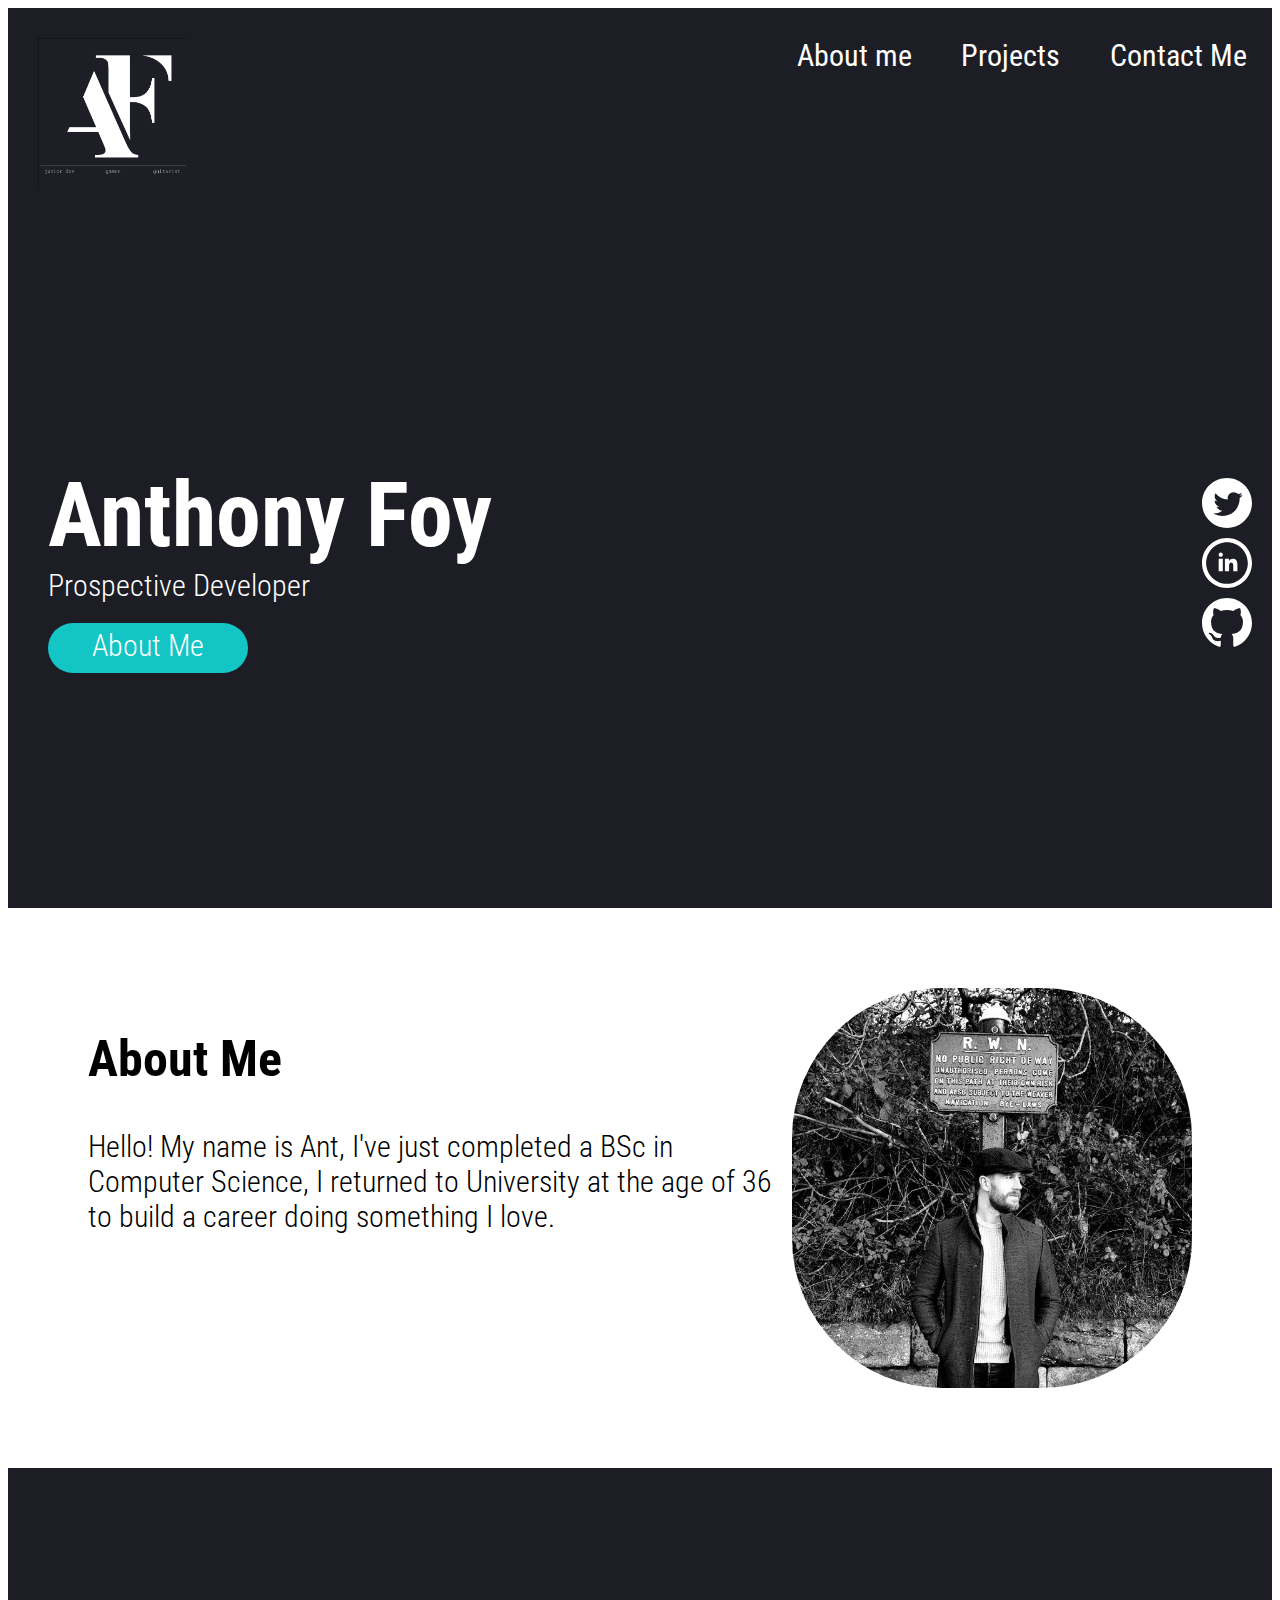
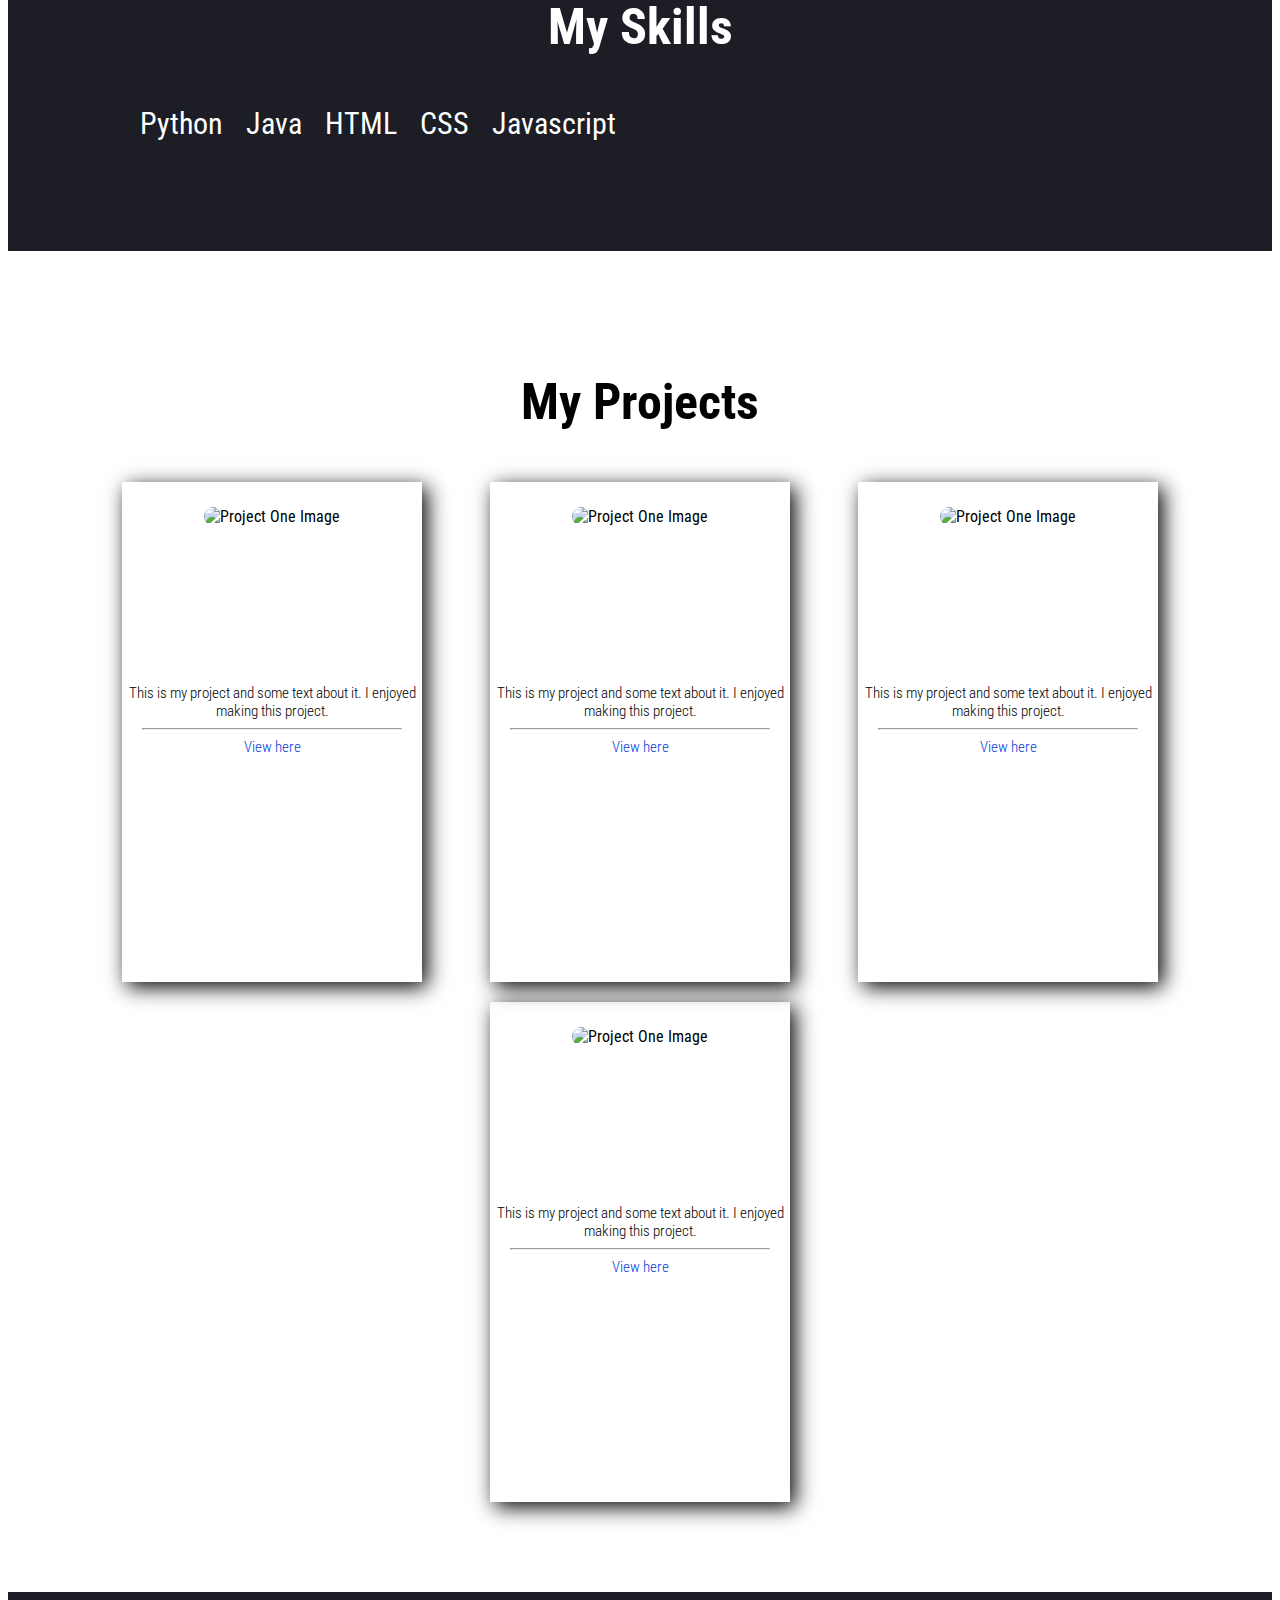
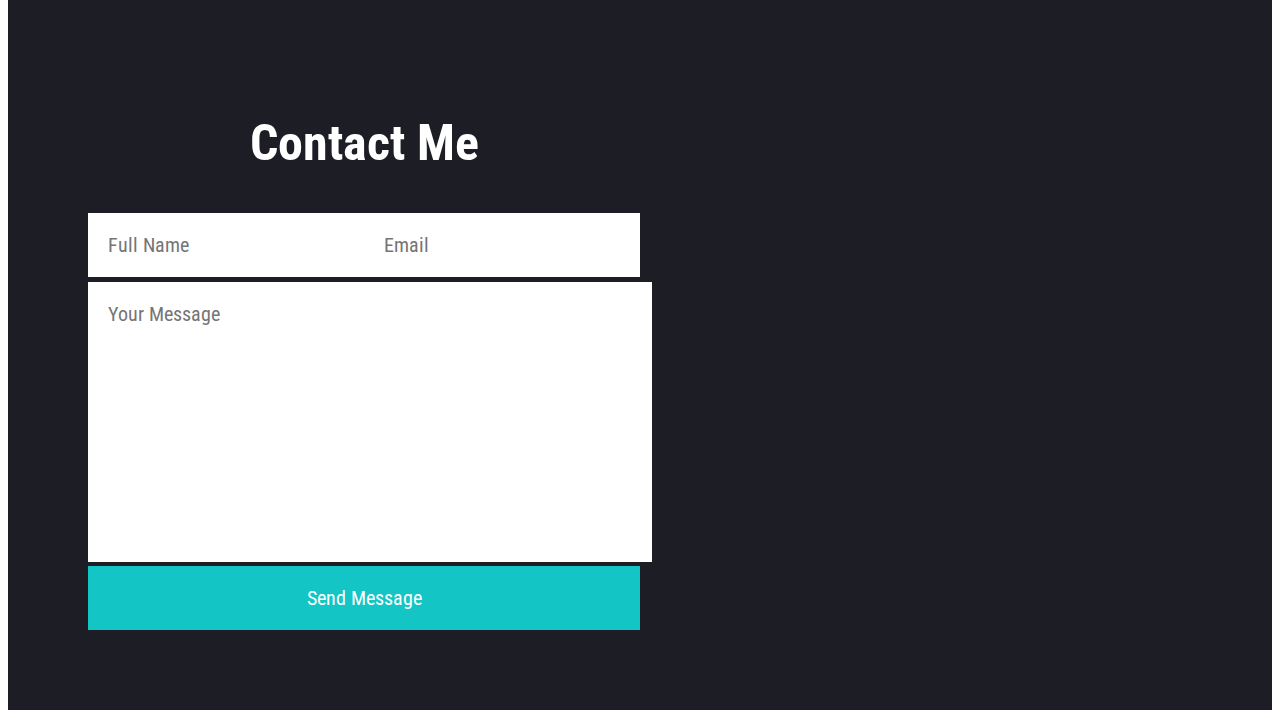
==== index.html @ b4b07abf "Add files via upload" ====
<!DOCTYPE html>
<html lang="en">
<head>
    <link rel="stylesheet" href="src/styles.css" />
    <link rel="preconnect" href="https://fonts.googleapis.com">
    <link rel="preconnect" href="https://fonts.gstatic.com" crossorigin>
    <link href="https://fonts.googleapis.com/css2?family=Roboto+Condensed:wght@300;400;700&display=swap" rel="stylesheet">
    <script src="https://kit.fontawesome.com/a2a11b37d9.js" crossorigin="anonymous"></script>
    <meta charset="UTF-8">
    <title>Portfolio</title>
</head>
<body>
    <section class="me">
        <nav>
            <img class="logo" src="src/images/logo.png" alt="Anthony Foy's Logo"/>
            <ul id="nav-list">
                <li><a href="#about-me">About me</a></li>
                <li><a href="#projects">Projects</a></li>
                <li><a href="#contact-me">Contact Me</a></li>
            </ul>
            <button class="hamburger" id="hamburger">
                <i class="fas fa-bars"></i>
            </button>
        </nav>
        <div class="me-area">
            <div class="me-text">
                <h1>Anthony Foy</h1>
                <p>Prospective Developer</p>
                <div class="button"><a href="#about-me">About Me</a></div>
            </div>
            <div class="socialIcons">
                <div>
                    <a href="https://www.twitter.com/" class="social">
                    <svg xmlns="http://www.w3.org/2000/svg" fill="#ffffff" width="50" height="50" viewBox="0 0 24 24"><path d="M12 0c-6.627 0-12 5.373-12 12s5.373 12 12 12 12-5.373 12-12-5.373-12-12-12zm6.066 9.645c.183 4.04-2.83 8.544-8.164 8.544-1.622 0-3.131-.476-4.402-1.291 1.524.18 3.045-.244 4.252-1.189-1.256-.023-2.317-.854-2.684-1.995.451.086.895.061 1.298-.049-1.381-.278-2.335-1.522-2.304-2.853.388.215.83.344 1.301.359-1.279-.855-1.641-2.544-.889-3.835 1.416 1.738 3.533 2.881 5.92 3.001-.419-1.796.944-3.527 2.799-3.527.825 0 1.572.349 2.096.907.654-.128 1.27-.368 1.824-.697-.215.671-.67 1.233-1.263 1.589.581-.07 1.135-.224 1.649-.453-.384.578-.87 1.084-1.433 1.489z"/></svg>
                    </a>
                </div>
                <div>
                    <a href="https:///www.linkedin.com/in/anthony-foy-863b90244/" class="social">
                    <svg xmlns="http://www.w3.org/2000/svg" fill="#ffffff" width="50" height="50" viewBox="0 0 24 24"><path d="M12 2c5.514 0 10 4.486 10 10s-4.486 10-10 10-10-4.486-10-10 4.486-10 10-10zm0-2c-6.627 0-12 5.373-12 12s5.373 12 12 12 12-5.373 12-12-5.373-12-12-12zm-2 8c0 .557-.447 1.008-1 1.008s-1-.45-1-1.008c0-.557.447-1.008 1-1.008s1 .452 1 1.008zm0 2h-2v6h2v-6zm3 0h-2v6h2v-2.861c0-1.722 2.002-1.881 2.002 0v2.861h1.998v-3.359c0-3.284-3.128-3.164-4-1.548v-1.093z"/></svg>
                    </a>
                </div>
                <div>
                   <a href="https://www.github.com/AnthonyJFoy" class="social">
                    <svg xmlns="http://www.w3.org/2000/svg" fill="#ffffff" width="50" height="50" viewBox="0 0 24 24"><path d="M12 0c-6.626 0-12 5.373-12 12 0 5.302 3.438 9.8 8.207 11.387.599.111.793-.261.793-.577v-2.234c-3.338.726-4.033-1.416-4.033-1.416-.546-1.387-1.333-1.756-1.333-1.756-1.089-.745.083-.729.083-.729 1.205.084 1.839 1.237 1.839 1.237 1.07 1.834 2.807 1.304 3.492.997.107-.775.418-1.305.762-1.604-2.665-.305-5.467-1.334-5.467-5.931 0-1.311.469-2.381 1.236-3.221-.124-.303-.535-1.524.117-3.176 0 0 1.008-.322 3.301 1.23.957-.266 1.983-.399 3.003-.404 1.02.005 2.047.138 3.006.404 2.291-1.552 3.297-1.23 3.297-1.23.653 1.653.242 2.874.118 3.176.77.84 1.235 1.911 1.235 3.221 0 4.609-2.807 5.624-5.479 5.921.43.372.823 1.102.823 2.222v3.293c0 .319.192.694.801.576 4.765-1.589 8.199-6.086 8.199-11.386 0-6.627-5.373-12-12-12z"/></svg>
                    </a>
                </div>
            </div>
        </div>
    </section>

    <section class="sub-section" id="about-me">
        <div class="info">
            <h2>About Me</h2>
            <p> Hello! My name is Ant, I've just completed a BSc in Computer Science, I returned to University at the age of 36 to build a career doing something I love.</p>
        </div>
        <div class="headshot-container">
            <img class="headshot" src="src/images/me.jpg" alt="Anthony Foy headshot">
        </div>
    </section>

    <section class="skills-section">
        <div class="skills">
            <h3>My Skills</h3>
            <ul id="skills-list">
                <li> Python </li>
                <li> Java </li>
                <li> HTML </li>
                <li> CSS </li>
                <li> Javascript </li>
            </ul>
        </div>
    </section>

    <section class="second-sub-section" id="projects">
        <h2>My Projects</h2>
        <div class="project-container">
            <div class="project-card">
                <img class="project-image" src="images/project1.jpg" alt="Project One Image"/>
                <h3>Project One</h3>
                <p class="subtext">This is my project and some text about it. I enjoyed making this project.</p>
                <hr/>
                <p class="subtext"><a class="project-link" href="https://www.github.com/AnthonyJFoy">View here</a></p>
            </div>
            <div class="project-card">
                <img class="project-image" src="images/project2.jpg" alt="Project One Image"/>
                <h3>Project Two</h3>
                <p class="subtext">This is my project and some text about it. I enjoyed making this project.</p>
                <hr/>
                <p class="subtext"><a class="project-link" href="https://www.github.com/AnthonyJFoy">View here</a></p>
            </div>
            <div class="project-card">
                <img class="project-image" src="images/project3.png" alt="Project One Image"/>
                <h3>Project Three</h3>
                <p class="subtext">This is my project and some text about it. I enjoyed making this project.</p>
                <hr/>
                <p class="subtext"><a class="project-link" href="https://www.github.com/AnthonyJFoy">View here</a></p>
            </div>
            <div class="project-card">
                <img class="project-image" src="images/Project4.jpg" alt="Project One Image"/>
                <h3>Project Four</h3>
                <p class="subtext">This is my project and some text about it. I enjoyed making this project.</p>
                <hr/>
                <p class="subtext"><a class="project-link" href="https://www.github.com/AnthonyJFoy">View here</a></p>
            </div>
        </div>
    </section>

    <footer id="contact-me">
        <div class="form-submit">
            <h2>Contact Me</h2>
            <form  target="_blank" action="https://formsubmit.co/el/lekide" method="POST">
                <input type="hidden" name="_next" value="https://anthonyfoy.dev/src/pages/thankyou.html">
                <div class="form-row">
                    <input name="name" class="form-control" placeholder="Full Name" required>
                    <input name="email" class="form-control" placeholder="Email" required>
                </div>
                <textarea placeholder="Your Message" name="message" rows="10" required></textarea>
                <button type="submit">Send Message</button>
            </form>
        </div>
    </footer>
    <script src="src/app.js"></script>
</body>
</html>
---- src/styles.css ----
body {
    font-family: 'Roboto Condensed', sans-serif;
}

section {
    background-color: white;
}

.me {
    background-color: #1c1d25;
    height: 100vh; /* makes the height 100% of the viewport height*/
    color: white;
    font-size: 40px;
}

.skills-section {
    background-color: #1c1d25;
    color: white;
    text-align: center;
    padding: 80px;
}

#contact-me {
    background-color: #1c1d25;
    color: white;
    text-align: center;
    padding: 80px;
}

nav {
    display: flex;
    justify-content: space-between;
}

ul {
    display: flex;
    list-style-type: none;
    width: 500px;
    justify-content: space-around;
    font-size: 30px;
}

li {
    text-decoration: none;
}

h1 {
    font-size: 90px;
    margin: 0;
}

h2 {
    font-size: 50px;
}

h3 {
    font-size: 50px;
    color: white;
}

p {
    margin: 0;
    font-size: 30px;
    font-weight: 300;
}

.subtext {
    font-size: 15px;
    font-weight: 300;
}

.me-area {
    display: flex;
    height: 100%;
    justify-content: space-between;
    align-items: center;
}

.me-text {
    margin-left: 40px;
    margin-bottom: 200px;
}

.button {
    width: 200px;
    height: 45px;
    border-radius: 30px;
    background-color: #13c5c5;
    color: #A9A9A9;
    text-align: center;
    font-size: 30px;
    font-weight: 300;
    padding-top: 5px;
    margin-top: 20px;
}

.button:hover {
    background-color: #18B7B7;
}

.button:active {
    background-color: #A9A9A9;
    color: #808080;
}

.socialIcons {
    padding-bottom: 200px;
}

.logo   {
    height: 150px;
    margin: 30px;
}

.social {
    margin: 20px;
}

.sub-section {
    display: flex;
    justify-content: space-around;
    padding: 80px;
}

.second-sub-section {
    display: flex;
    flex-direction: column;
    text-align: center;
    padding: 80px;
}

.headshot {
    width: 400px;
    border-radius: 150px;
}

.headshot-container {
    display: flex;
    align-items: center;
}

.project-card {
    width: 300px;
    height: 500px;
    box-shadow: 5px 5px 20px black;
    margin: 10px;
}

.project-container {
    display: flex;
    justify-content: space-around;
}

@media only screen and (min-width: 375px) {
    .project-container {
        display: flex;
        flex-wrap: wrap;
    }
}

.project-image {
    margin-top: 25px;
    width: 250px;
    border-radius: 125px;
}

hr {
    margin-left: 20px;
    margin-right: 20px;
}

.project-link {
    text-decoration: none;
    color: #093ddc;
}

a {
    text-decoration: none;
    color: white;
}

.hamburger {
    display: none;
}

.hamburger:focus {
    outline: 0;
}

@media only screen and (max-width: 1000px) {
    .hamburger {
        display: block;
        border: 0;
        background-color: transparent;
        color: white;
        font-size: 30px;
        margin: 20px;
        align-self: flex-end;
    }

    #nav-list {
        display: none;
        background-color: #2b2c38;
    }

    #nav-list.show {
        display: block;
    }

    nav {
        display: flex;
        flex-direction: column-reverse;
        background-color: #2b2c38;
    }

    .logo {
        display: none;
    }

    #skills-list {
        display: flex;
    }
}

.form-submit {
    width: 50%;
}

.form-submit form {
    width: 100%;
}

.form-submit .form-row {
    display: flex;
    justify-content: space-between;
}

.form-row .form-control {
    width: 50%;
    border: none;
    font-size: 20px;
    font-family: 'Roboto Condensed', sans-serif;
    padding: 20px;
}

.form-row .form-control:focus,
.form-submit textarea:focus {
    outline: 0;
    background-color: #ddf5ed;
}

.form-submit textarea {
    font-family: 'Roboto Condensed', sans-serif;
    width: 95%;
    border: none;
    resize: none;
    margin-top: 5px;
    font-size: 20px;
    padding: 20px;
}

form button {
    width: 100%;
    background-color: #13c5c5;
    color: white;
    border: none;
    font-family: 'Roboto Condensed', sans-serif;
    padding: 20px;
    font-size: 20px;
}

form button:hover {
    background-color: #18B7B7;
}


@media only screen and (max-width: 600px) {
    .form-submit {
        width: 80%;
    }

    .form-submit .form-row {
        display: flex;
        flex-direction: column;
    }

    .form-row .form-control {
        width: 100%;
        margin-top: 5px;
    }
}
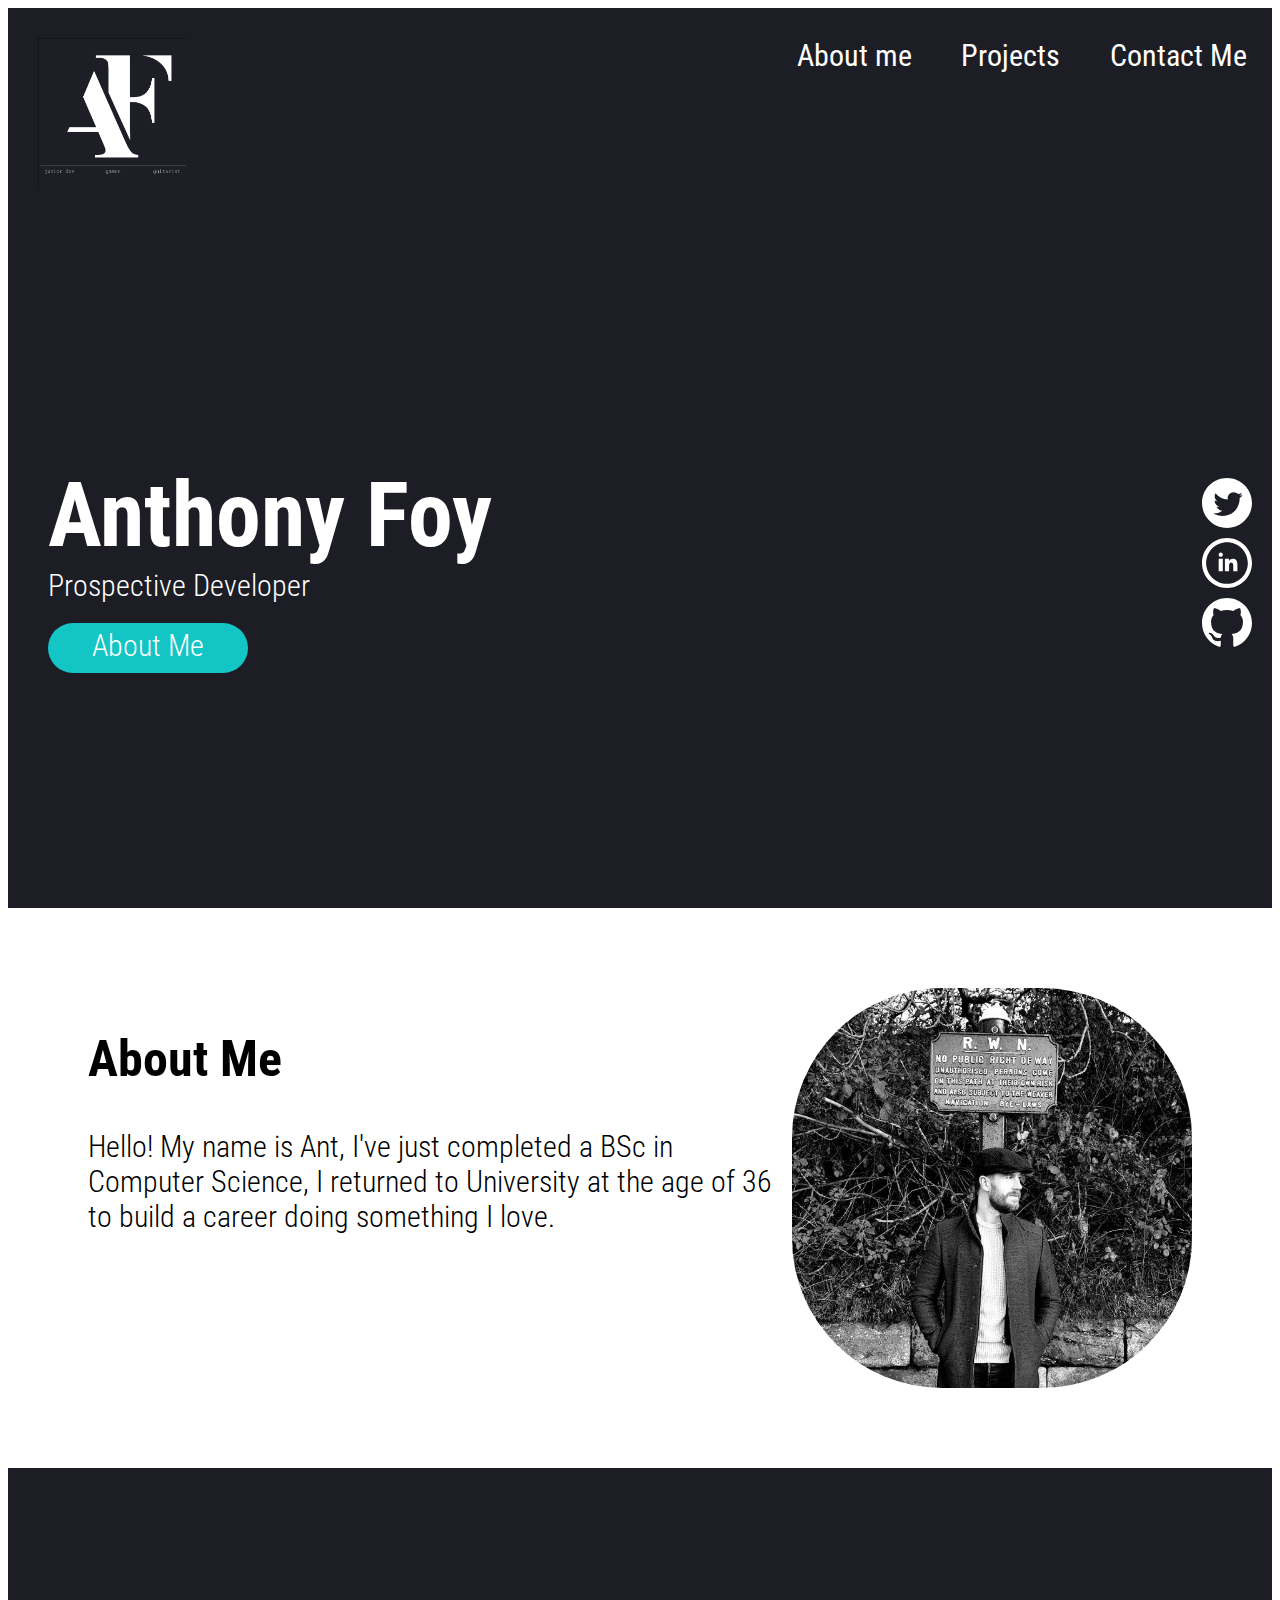
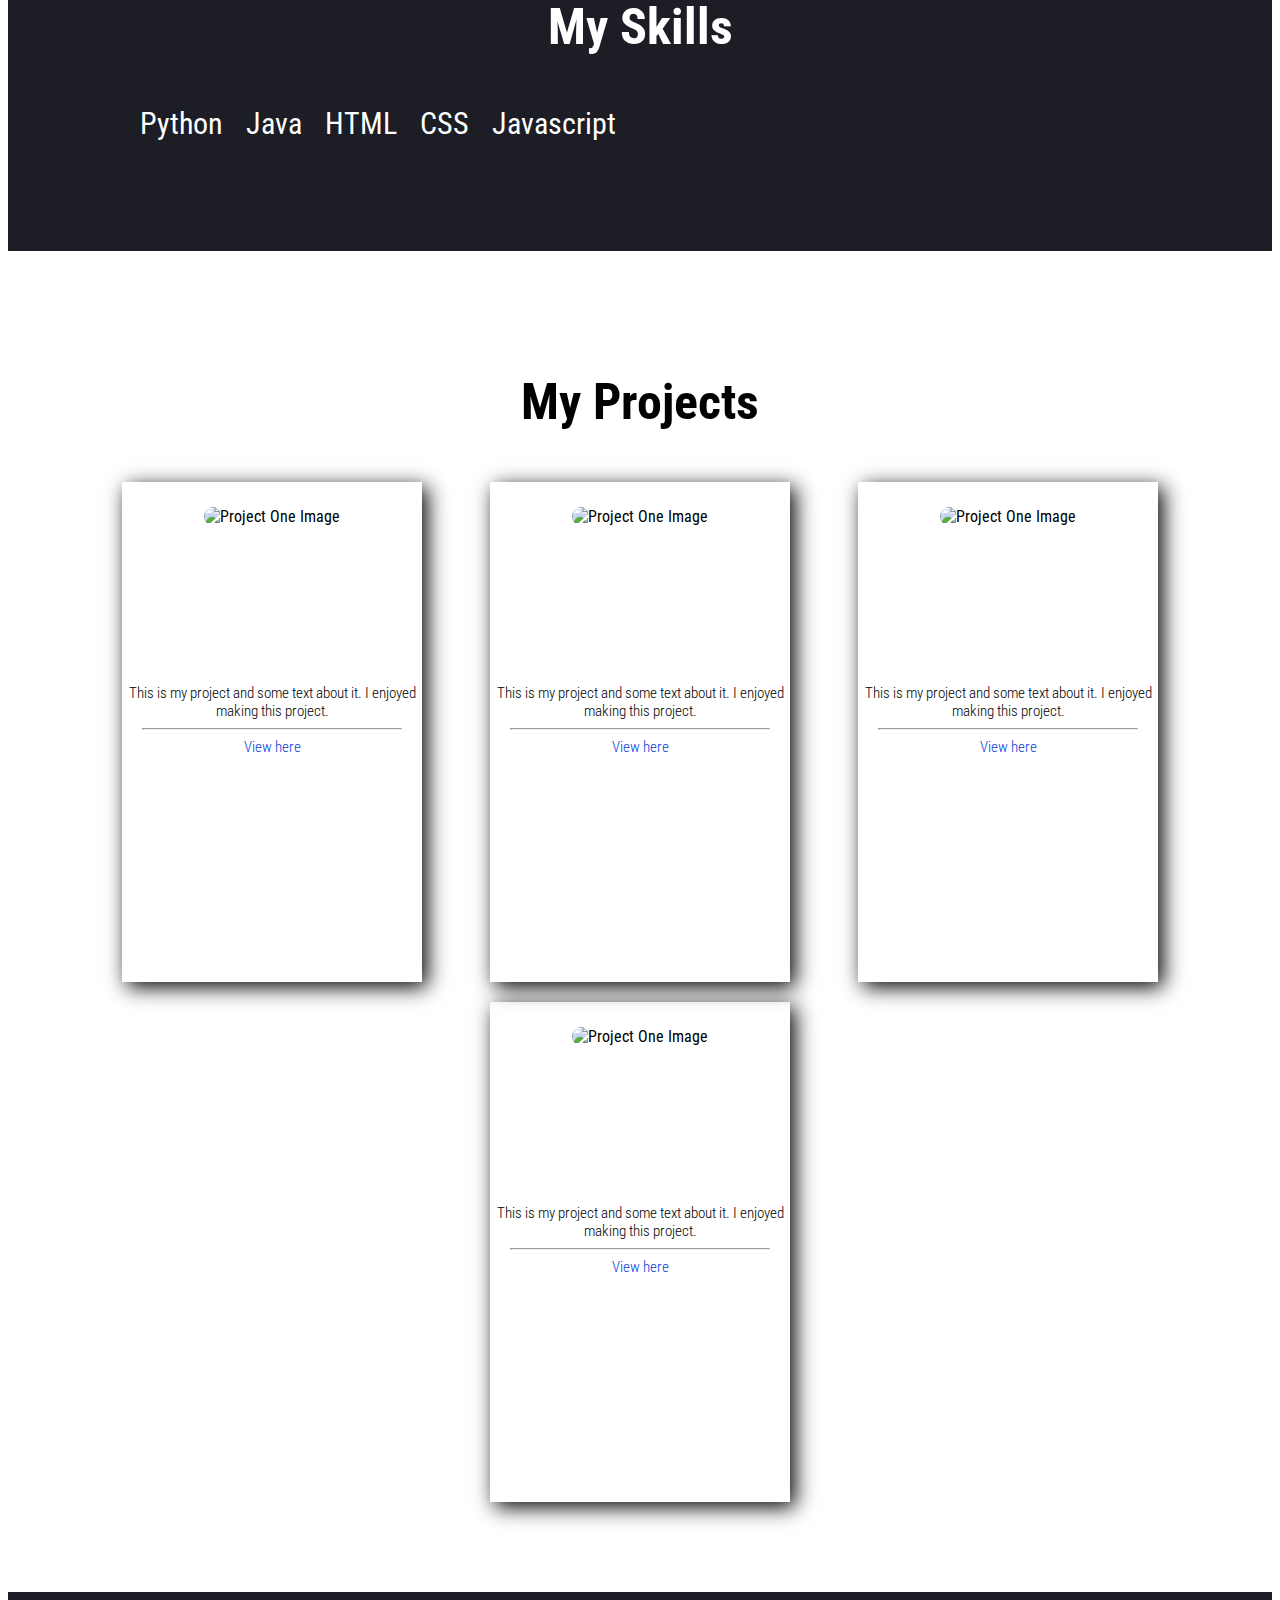
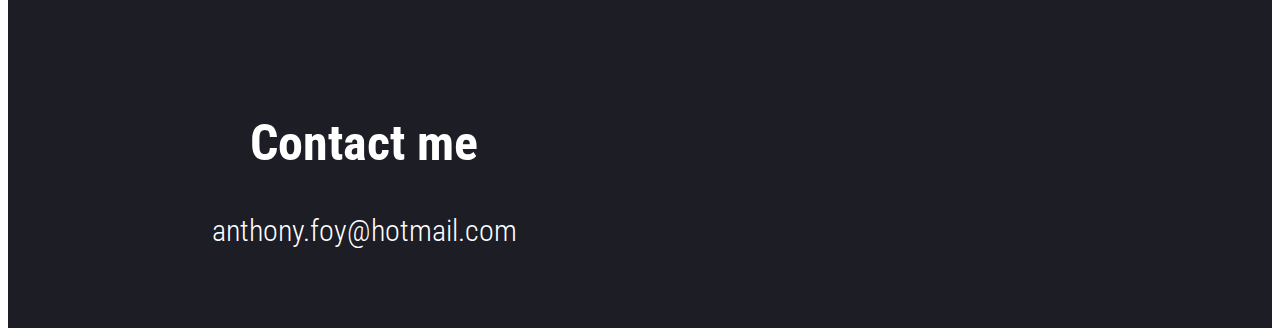
==== commit 53d46359: "Removed FORM and commented out" ====
--- a/index.html
+++ b/index.html
@@ -107,7 +107,11 @@
 
     <footer id="contact-me">
         <div class="form-submit">
-            <h2>Contact Me</h2>
+           <h2>Contact me</h2>
+            <p>anthony.foy@hotmail.com</p>
+
+            <!-- Form code, email not working currently -->
+            <!--<h2>Contact Me</h2>
             <form  target="_blank" action="https://formsubmit.co/el/lekide" method="POST">
                 <input type="hidden" name="_next" value="https://anthonyfoy.dev/src/pages/thankyou.html">
                 <div class="form-row">
@@ -117,8 +121,8 @@
                 <textarea placeholder="Your Message" name="message" rows="10" required></textarea>
                 <button type="submit">Send Message</button>
             </form>
-        </div>
+        </div>-->
     </footer>
     <script src="src/app.js"></script>
 </body>
-</html>+</html>
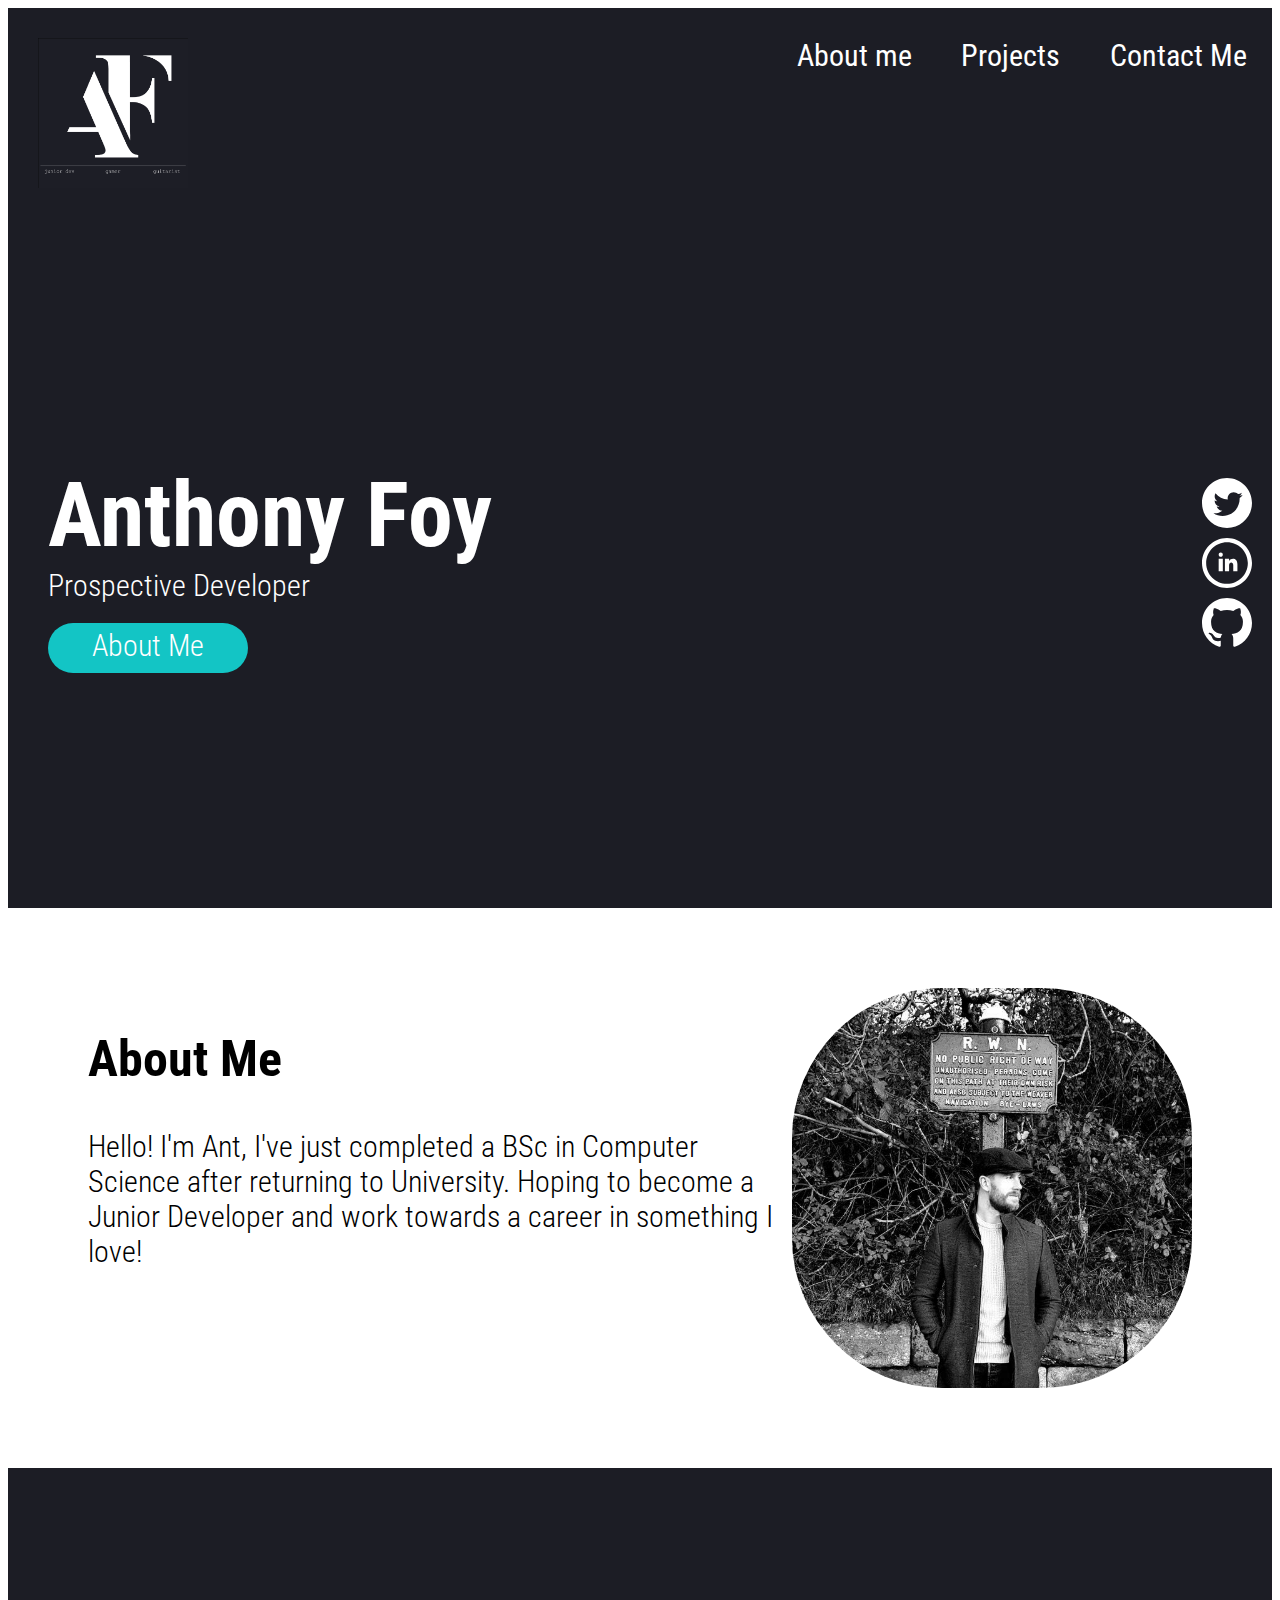
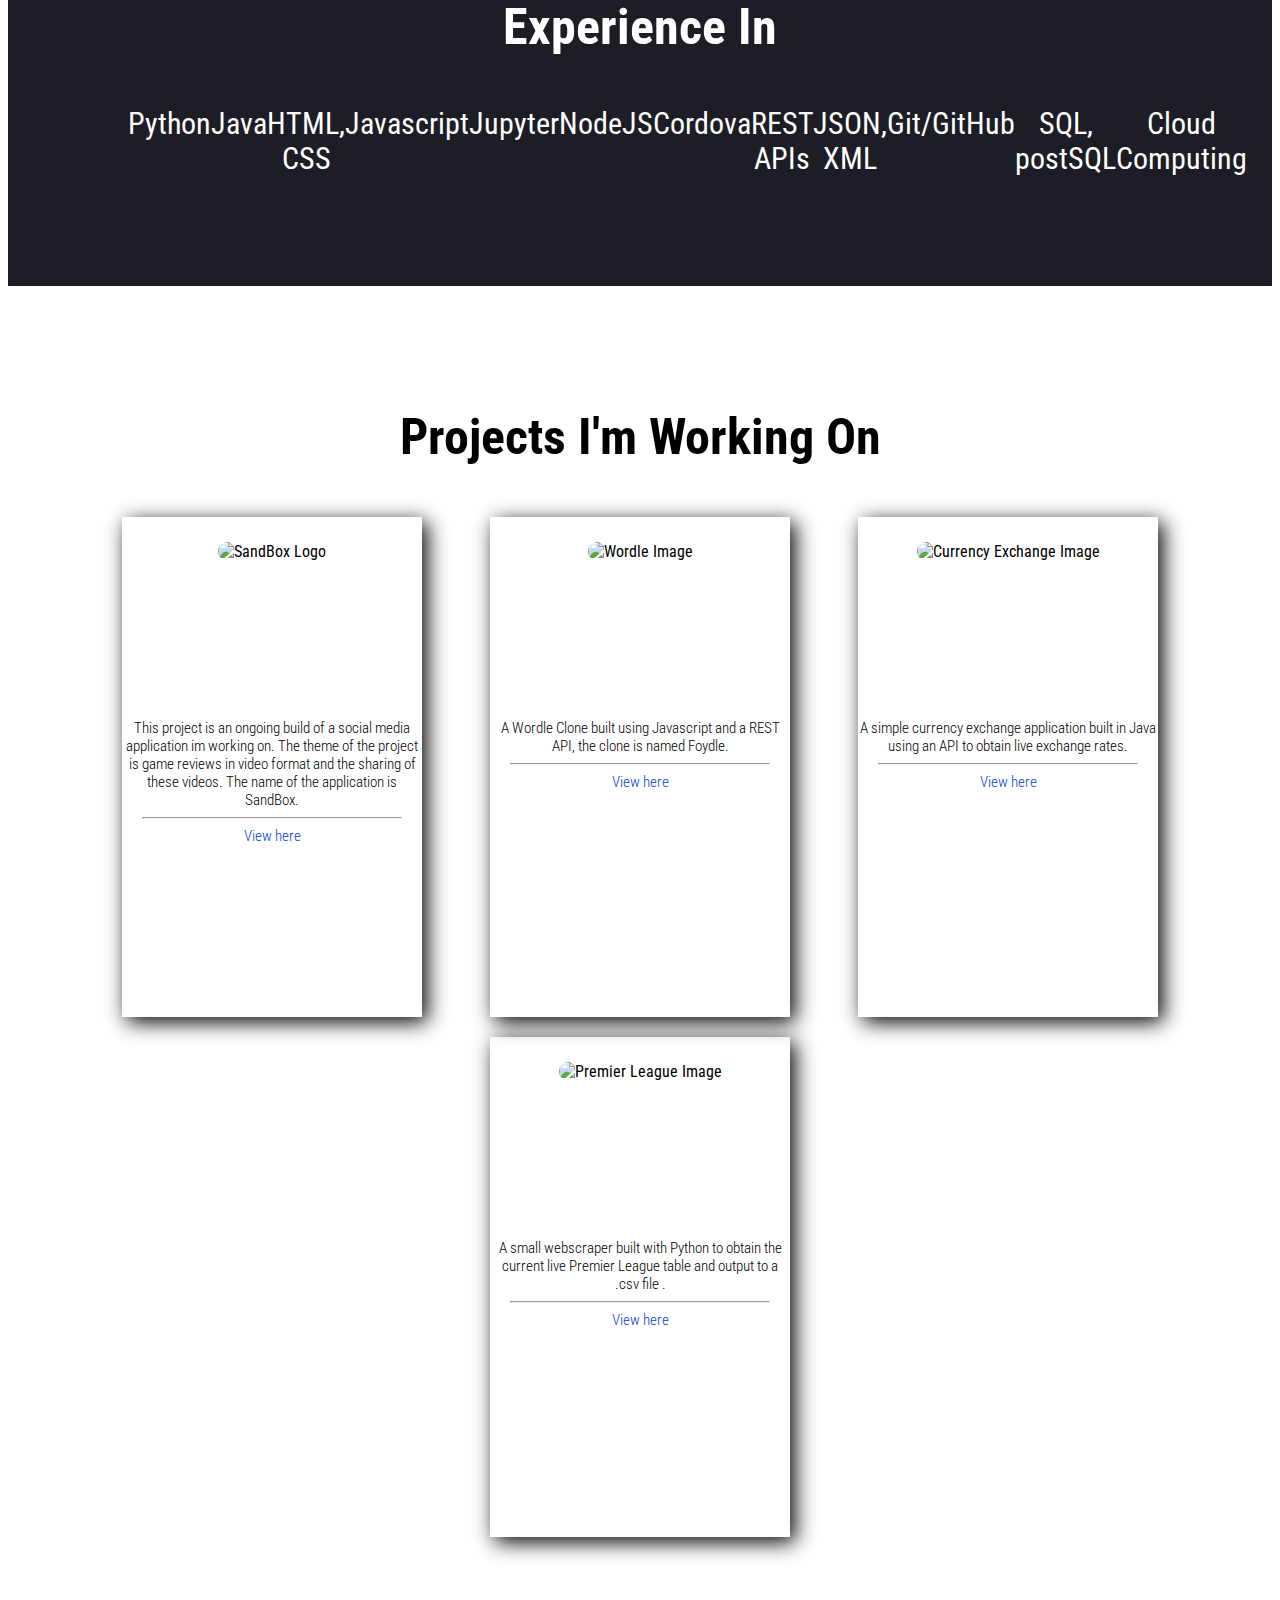
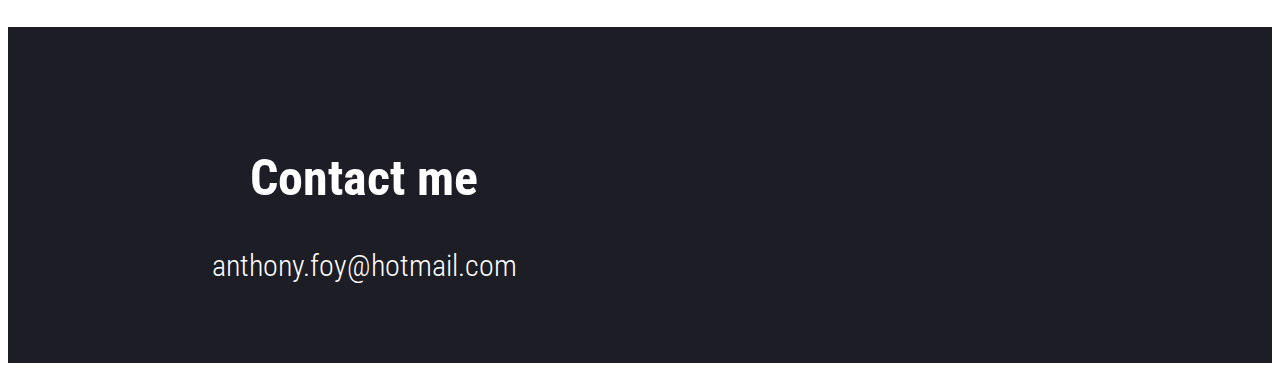
==== commit 96e24d12: "Update index.html" ====
--- a/index.html
+++ b/index.html
@@ -7,7 +7,8 @@
     <link href="https://fonts.googleapis.com/css2?family=Roboto+Condensed:wght@300;400;700&display=swap" rel="stylesheet">
     <script src="https://kit.fontawesome.com/a2a11b37d9.js" crossorigin="anonymous"></script>
     <meta charset="UTF-8">
-    <title>Portfolio</title>
+    <title>Anthony Foy Portfolio</title>
+    <link rel="icon" type="image/x-icon" href="src/images/favicon.ico" />
 </head>
 <body>
     <section class="me">
@@ -51,7 +52,7 @@
     <section class="sub-section" id="about-me">
         <div class="info">
             <h2>About Me</h2>
-            <p> Hello! My name is Ant, I've just completed a BSc in Computer Science, I returned to University at the age of 36 to build a career doing something I love.</p>
+            <p> Hello! I'm Ant, I've just completed a BSc in Computer Science after returning to University. Hoping to become a Junior Developer and work towards a career in something I love!</p>
         </div>
         <div class="headshot-container">
             <img class="headshot" src="src/images/me.jpg" alt="Anthony Foy headshot">
@@ -60,47 +61,54 @@
 
     <section class="skills-section">
         <div class="skills">
-            <h3>My Skills</h3>
+            <h3>Experience In</h3>
             <ul id="skills-list">
                 <li> Python </li>
                 <li> Java </li>
-                <li> HTML </li>
-                <li> CSS </li>
+                <li> HTML, CSS </li>
                 <li> Javascript </li>
+                <li> Jupyter </li>
+                <li> NodeJS </li>
+                <li> Cordova </li>
+                <li> REST APIs </li>
+                <li> JSON, XML </li>
+                <li> Git/GitHub </li>
+                <li> SQL, postSQL </li>
+                <li> Cloud Computing </li>
             </ul>
         </div>
     </section>
 
     <section class="second-sub-section" id="projects">
-        <h2>My Projects</h2>
+        <h2>Projects I'm Working On</h2>
         <div class="project-container">
             <div class="project-card">
-                <img class="project-image" src="images/project1.jpg" alt="Project One Image"/>
+                <img class="project-image" src="src/images/SandBox.jpg" alt="SandBox Logo"/>
                 <h3>Project One</h3>
-                <p class="subtext">This is my project and some text about it. I enjoyed making this project.</p>
+                <p class="subtext">This project is an ongoing build of a social media application im working on. The theme of the project is game reviews in video format and the sharing of these videos. The name of the application is SandBox.</p>
                 <hr/>
                 <p class="subtext"><a class="project-link" href="https://www.github.com/AnthonyJFoy">View here</a></p>
             </div>
             <div class="project-card">
-                <img class="project-image" src="images/project2.jpg" alt="Project One Image"/>
+                <img class="project-image" src="src/images/wordleImage.jpg" alt="Wordle Image"/>
                 <h3>Project Two</h3>
-                <p class="subtext">This is my project and some text about it. I enjoyed making this project.</p>
+                <p class="subtext">A Wordle Clone built using Javascript and a REST API, the clone is named Foydle.</p>
                 <hr/>
-                <p class="subtext"><a class="project-link" href="https://www.github.com/AnthonyJFoy">View here</a></p>
+                <p class="subtext"><a class="project-link" href="https://github.com/AnthonyJFoy/WordleClone">View here</a></p>
             </div>
             <div class="project-card">
-                <img class="project-image" src="images/project3.png" alt="Project One Image"/>
+                <img class="project-image" src="src/images/currencyExchange.png" alt="Currency Exchange Image"/>
                 <h3>Project Three</h3>
-                <p class="subtext">This is my project and some text about it. I enjoyed making this project.</p>
+                <p class="subtext">A simple currency exchange application built in Java using an API to obtain live exchange rates.</p>
                 <hr/>
-                <p class="subtext"><a class="project-link" href="https://www.github.com/AnthonyJFoy">View here</a></p>
+                <p class="subtext"><a class="project-link" href="https://github.com/AnthonyJFoy/CurrencyConverterJava">View here</a></p>
             </div>
             <div class="project-card">
-                <img class="project-image" src="images/Project4.jpg" alt="Project One Image"/>
+                <img class="project-image" src="src/images/premLeague.jpg" alt="Premier League Image"/>
                 <h3>Project Four</h3>
-                <p class="subtext">This is my project and some text about it. I enjoyed making this project.</p>
+                <p class="subtext">A small webscraper built with Python to obtain the current live Premier League table and output to a .csv file .</p>
                 <hr/>
-                <p class="subtext"><a class="project-link" href="https://www.github.com/AnthonyJFoy">View here</a></p>
+                <p class="subtext"><a class="project-link" href="https://github.com/AnthonyJFoy/PremierLeagueTableWebscraper">View here</a></p>
             </div>
         </div>
     </section>
